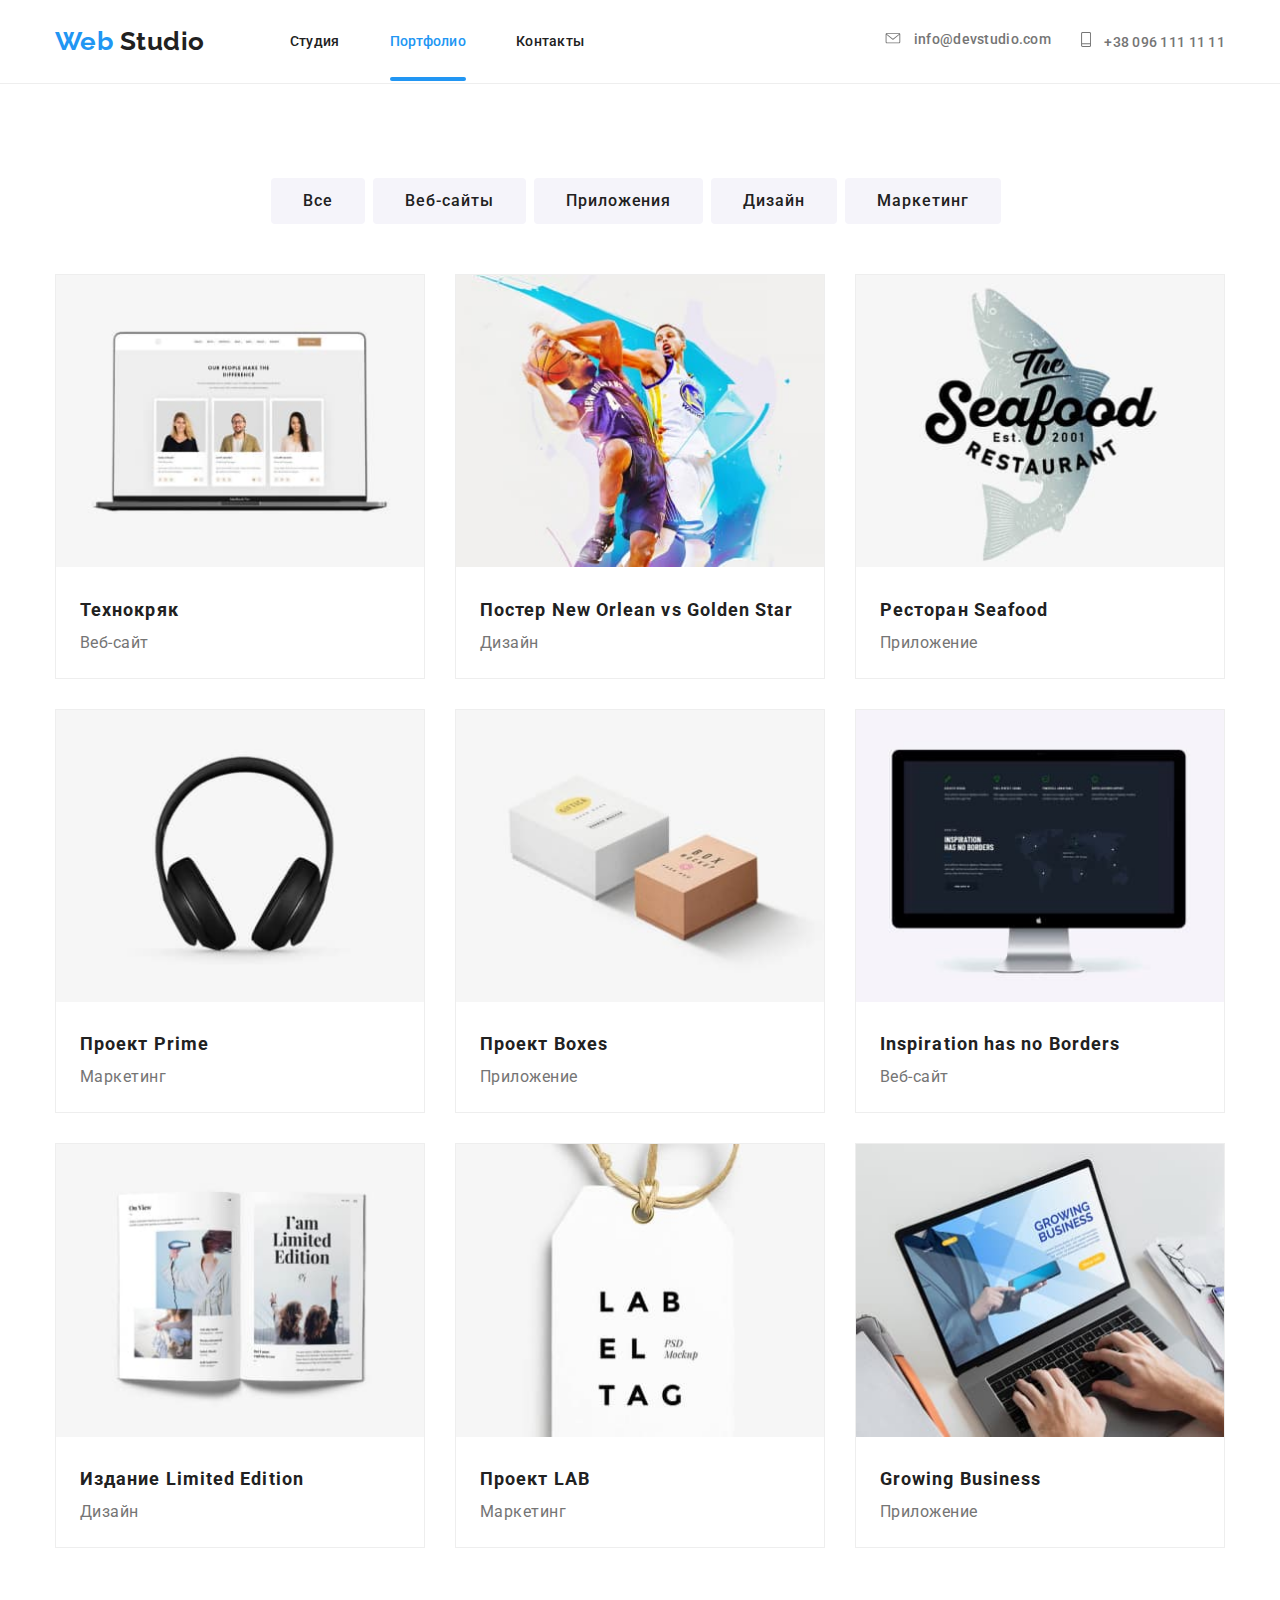
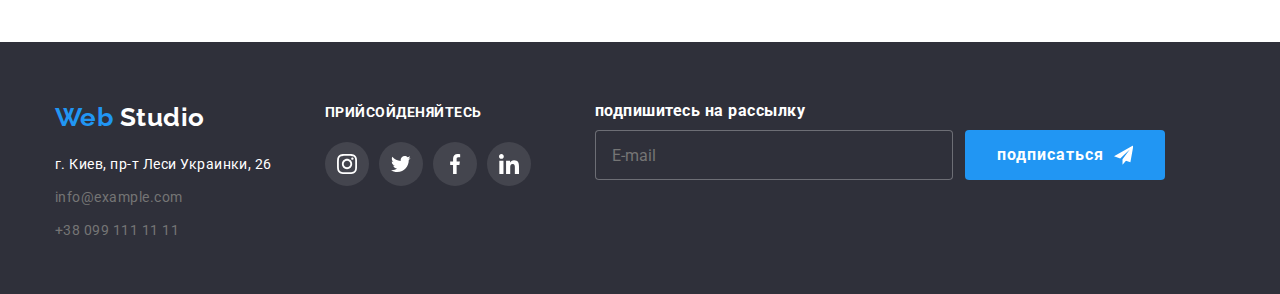
==== portfolio.html @ bb87fb2c "добавляет дз6 и сасс файлы" ====
<!DOCTYPE html>
<html lang="ru">
	<head>
		<meta charset="UTF-8" />
		<meta name="viewport" content="width=device-width, initial-scale=1.0" />
		<link
			href="https://fonts.googleapis.com/css2?family=Raleway:wght@700&family=Roboto:wght@500;900&display=swap"
			rel="stylesheet"
		/>
		<link
			rel="stylesheet"
			href="https://cdnjs.cloudflare.com/ajax/libs/modern-normalize/0.7.0/modern-normalize.min.css"
		/>

		<link rel="stylesheet" href="./css/style.css" />

		<title>Web studio Portfolio</title>
	</head>

	<body>
		<!--основная навигация/шапка-->
		<header class="portfolio-border">
			<nav class="site-nav">
				<div class="conteiners">
					<a href="./index.html" class="logo">
						<span>Web</span>
						Studio
					</a>
					<ul class="list">
						<li class="item"><a href="./index.html" class="link">Студия</a></li>
						<li class="item"><a href="./portfolio.html" class="link current-page">Портфолио</a></li>
						<li class="item"><a href="" class="link">Контакты</a></li>
					</ul>
					<ul class="list contacts">
						<li class="item-contact">
							<a href="mailto:info@devstudio.com" class="link contact">
								<svg width="16" height="11" class="contact-icon">
									<use href="./img-origin/symbol-defs-optimize.svg#icon-envelope"></use>
								</svg>
								info@devstudio.com
							</a>
						</li>
						<li class="item-contact">
							<a href="tel:+380961111111" class="link contact">
								<svg width="10" height="15" class="contact-icon">
									<use href="./img-origin/symbol-defs-optimize.svg#icon-phone"></use>
								</svg>
								+38 096 111 11 11
							</a>
						</li>
					</ul>
				</div>
			</nav>
		</header>
		<main>
			<section class="filters">
				<div class="conteiners">
					<h2 hidden>Раздел фильтров</h2>
					<ul class="list">
						<li class="item">
							<button type="button" class="button">Все</button>
						</li>
						<li class="item">
							<button type="button" class="button">Веб-сайты</button>
						</li>
						<li class="item">
							<button type="button" class="button">Приложения</button>
						</li>
						<li class="item">
							<button type="button" class="button">Дизайн</button>
						</li>
						<li class="item">
							<button type="button" class="button">Маркетинг</button>
						</li>
					</ul>
				</div>
			</section>
			<section class="projects">
				<div class="conteiners">
					<h2 hidden>Список проектов</h2>
					<ul class="list">
						<li class="item">
							<a href="">
								<div class="thumb">
									<img src="./img-origin/project-1.jpg" alt="ноутбук" class="project-img" />
									<p class="description">
										Технокряк это современная площадка распространения коронавируса. Компании используют эту платформу
										для цифрового шпионажа и атак на защищённые сервера конкурентов.
									</p>
								</div>
								<div class="inbox-description">
									<h3>Технокряк</h3>
									<p class="sub-title">Веб-сайт</p>
								</div>
							</a>
						</li>
						<li class="item">
							<a href="">
								<div class="thumb">
									<img src="./img-origin/project-2.jpg" alt="ноутбук" class="project-img" />
									<p class="description">
										Технокряк это современная площадка распространения коронавируса. Компании используют эту платформу
										для цифрового шпионажа и атак на защищённые сервера конкурентов.
									</p>
								</div>
								<div class="inbox-description">
									<h3>Постер New Orlean vs Golden Star</h3>
									<p class="sub-title">Дизайн</p>
								</div>
							</a>
						</li>
						<li class="item">
							<a href="">
								<div class="thumb">
									<img src="./img-origin/project-3.jpg" alt="ноутбук" class="project-img" />
									<p class="description">
										Технокряк это современная площадка распространения коронавируса. Компании используют эту платформу
										для цифрового шпионажа и атак на защищённые сервера конкурентов.
									</p>
								</div>
								<div class="inbox-description">
									<h3>Ресторан Seafood</h3>
									<p class="sub-title">Приложение</p>
								</div>
							</a>
						</li>

						<li class="item">
							<a href="">
								<div class="thumb">
									<img src="./img-origin/project-4.jpg" alt="ноутбук" class="project-img" />
									<p class="description">
										Технокряк это современная площадка распространения коронавируса. Компании используют эту платформу
										для цифрового шпионажа и атак на защищённые сервера конкурентов.
									</p>
								</div>
								<div class="inbox-description">
									<h3>Проект Prime</h3>
									<p class="sub-title">Маркетинг</p>
								</div>
							</a>
						</li>
						<li class="item">
							<a href="">
								<div class="thumb">
									<img src="./img-origin/project-5.jpg" alt="ноутбук" class="project-img" />
									<p class="description">
										Технокряк это современная площадка распространения коронавируса. Компании используют эту платформу
										для цифрового шпионажа и атак на защищённые сервера конкурентов.
									</p>
								</div>
								<div class="inbox-description">
									<h3>Проект Boxes</h3>
									<p class="sub-title">Приложение</p>
								</div>
							</a>
						</li>
						<li class="item">
							<a href="">
								<div class="thumb">
									<img src="./img-origin/project-6.jpg" alt="ноутбук" class="project-img" />
									<p class="description">
										Технокряк это современная площадка распространения коронавируса. Компании используют эту платформу
										для цифрового шпионажа и атак на защищённые сервера конкурентов.
									</p>
								</div>
								<div class="inbox-description">
									<h3>Inspiration has no Borders</h3>
									<p class="sub-title">Веб-сайт</p>
								</div>
							</a>
						</li>

						<li class="item">
							<a href="">
								<div class="thumb">
									<img src="./img-origin/project-7.jpg" alt="ноутбук" class="project-img" />
									<p class="description">
										Технокряк это современная площадка распространения коронавируса. Компании используют эту платформу
										для цифрового шпионажа и атак на защищённые сервера конкурентов.
									</p>
								</div>
								<div class="inbox-description">
									<h3>Издание Limited Edition</h3>
									<p class="sub-title">Дизайн</p>
								</div>
							</a>
						</li>
						<li class="item">
							<a href="">
								<div class="thumb">
									<img src="./img-origin/project-8.jpg" alt="ноутбук" class="project-img" />
									<p class="description">
										Технокряк это современная площадка распространения коронавируса. Компании используют эту платформу
										для цифрового шпионажа и атак на защищённые сервера конкурентов.
									</p>
								</div>
								<div class="inbox-description">
									<h3>Проект LAB</h3>
									<p class="sub-title">Маркетинг</p>
								</div>
							</a>
						</li>
						<li class="item">
							<a href="">
								<div class="thumb">
									<img src="./img-origin/project-9.jpg" alt="ноутбук" class="project-img" />
									<p class="description">
										Технокряк это современная площадка распространения коронавируса. Компании используют эту платформу
										для цифрового шпионажа и атак на защищённые сервера конкурентов.
									</p>
								</div>
								<div class="inbox-description">
									<h3>Growing Business</h3>
									<p class="sub-title">Приложение</p>
								</div>
							</a>
						</li>
					</ul>
				</div>
			</section>
		</main>
		<!--подвал-->
		<footer class="footer">
			<div class="conteiners">
				<div class="input-conteiner">
					<h2 hidden>Контактная информация</h2>
					<a href="./index.html" class="logo">
						<span>Web</span>
						Studio
					</a>
					<address>
						<a href="https://goo.gl/maps/7qZ9SEmHGYKd3bcy6" class="contact adress">г. Киев, пр-т Леси Украинки, 26</a>
						<a href="mailto:info@example.com" class="contact phone">info@example.com</a>
						<a href="tel:+380991111111" class="contact mail">+38 099 111 11 11</a>
					</address>
				</div>
				<div class="input-conteiner">
					<b class="connect">Прийсойденяйтесь</b>

					<ul class="socialnetwork-list">
						<li class="socialnetwork-icon">
							<a href="" aria-label="instagram" class="social-links">
								<svg width="20" height="20">
									<use href="./img-origin/symbol-defs-optimize.svg#icon-instagram-footer"></use>
								</svg>
							</a>
						</li>
						<li class="socialnetwork-icon">
							<a href="" aria-label="Twitter" class="social-links">
								<svg width="20" height="20">
									<use href="./img-origin/symbol-defs-optimize.svg#icon-twitter-footer"></use>
								</svg>
							</a>
						</li>
						<li class="socialnetwork-icon">
							<a href="" aria-label="Facebook" class="social-links">
								<svg width="20" height="20">
									<use href="./img-origin/symbol-defs-optimize.svg#icon-facebook-footer"></use>
								</svg>
							</a>
						</li>
						<li class="socialnetwork-icon">
							<a href="" aria-label="LinkenIn" class="social-links">
								<svg width="20" height="20">
									<use href="./img-origin/symbol-defs-optimize.svg#icon-linkedin-footer"></use>
								</svg>
							</a>
						</li>
					</ul>
				</div>
				<div class="subscribe">
					<b>подпишитесь на рассылку</b>
					<div class="subscribe-inbox">
						<form class="form-field">
							<input type="email" placeholder="E-mail" />
						</form>
						<button class="button subs">
							<span>подписаться</span>
							<svg width="24" height="24" class="subs-icon">
								<use href="./img-origin/symbol-defs-optimize.svg#icon-icon-send" class="icon"></use>
							</svg>
						</button>
					</div>
				</div>
			</div>
		</footer>
	</body>
</html>
---- css/style.css ----
html {
	box-sizing: border-box;
}

*,
*::before,
*::after {
	box-sizing: inherit;
}
/* базовая палитра */
:root {
	--acent-text-color: #2196f3;
	--main-text-color: #212121;
	--secondary-text-color: #757575;
	--text-white-color: #ffffff;
}
/* установкао сновных правил*/
body {
	font-family: Roboto, sans-serif;
	font-style: normal;
	letter-spacing: 0.03em;
	font-weight: 400;
}
h1,
h2,
h3,
h4,
h5,
h6,
p,
a,
ul {
	margin: 0 0;
	padding: 0 0;
}
/*основные утилиты*/
.conteiners {
	margin: auto;
	max-width: 1200px;
	padding: 0 15px;
}
.logo {
	font-family: Raleway;
	text-decoration: none;
	font-weight: 700;
	font-size: 26px;
	line-height: 1.19;
}
.logo > span {
	color: var(--acent-text-color);
}

li {
	list-style-type: none;
}
.link {
	text-decoration: none;
	color: #212121;
}
.button {
	display: inline-block;
	border: 0px;
	margin-top: 0px;
	padding: 10px 32px;
	border-radius: 4px;
	align-items: center;
	text-align: center;

	color: var(--text-white-color);
	background-color: var(--acent-text-color);
	font-weight: 700;
	font-size: 16px;
	line-height: 1.875;
	letter-spacing: 0.06em;

	transition: background-color 250ms cubic-bezier(0.4, 0, 0.2, 1), color 250ms cubic-bezier(0.4, 0, 0.2, 1);
}
.button:hover,
.button:focus {
	color: var(--acent-text-color);
	background-color: var(--text-white-color);
}

.title {
	font-weight: 700;
	font-size: 36px;
	line-height: 1.17;
	letter-spacing: 0.03em;
	color: var(--main-text-color);
}
.current-page {
	position: relative;
	color: var(--acent-text-color);
}
.current-page::after {
	position: absolute;
	left: 0;
	bottom: 0;
	display: block;
	content: " ";
	width: 100%;
	height: 4px;
	background: #2196f3;
	border-radius: 2px;
}

/*навиационная панель вся */

.site-nav .conteiners {
	display: flex;
	align-items: center;
}

/* навиационная панель - логотип */
.site-nav .logo {
	color: var(--main-text-color);
	font-weight: 700;
	padding-top: 24px;
	padding-bottom: 25px;
}

/* навиационная панель - навигация сайта*/
.site-nav .list {
	display: flex;
}
.site-nav .item:first-child {
	margin-left: 85px;
}
.site-nav .item:not(:last-child) {
	margin-right: 50px;
}
.site-nav .item-contact:not(:last-child) {
	margin-right: 30px;
}

.site-nav .link {
	display: block;
	padding-top: 32px;
	padding-bottom: 32px;
	font-style: normal;
	font-weight: 500;
	font-size: 14px;
	line-height: 1.14;
	letter-spacing: 0.02em;
	transition: color 250ms cubic-bezier(0.4, 0, 0.2, 1);
}
.site-nav .link:hover,
.site-nav .link:focus {
	color: var(--acent-text-color);
}
/*навиационная панель - навигация контактов*/
.site-nav .contact {
	color: var(--secondary-text-color);
}

.site-nav .contacts {
	margin-left: auto;
}
.item-contact .contact-icon {
	margin-right: 10px;
}

.contact-icon {
	fill: currentColor;
}
/* герой */

.hero {
	max-width: 1600px;
	min-height: 600px;
	margin-left: auto;
	margin-right: auto;

	background-image: linear-gradient(to right, rgba(47, 48, 58, 0.4), rgba(47, 48, 58, 0.8)),
		url(../img-origin/Header-optimize.jpg);

	background-repeat: no-repeat;
	background-position: center;
	background-size: cover;
	text-align: center;
}
.hero {
	padding-top: 200px;
	padding-bottom: 200px;
}
.hero .title {
	max-width: 696px;
	margin-right: auto;
	margin-left: auto;
	margin-bottom: 30px;
	color: var(--text-white-color);

	font-weight: 900;
	font-size: 44px;
	line-height: 1.36;
	text-align: center;
	letter-spacing: 0.06em;
	text-transform: uppercase;
}
/* наши особенности*/
.features {
	padding-top: 94px;
}
/*наши особенности - список*/
.features .list {
	display: flex;
}
/*наши особенности - список - карточки*/
.features .item {
	max-width: 270px;
}
.features .icon-conter {
	display: flex;
	justify-content: center;
	align-items: center;
	width: 270px;
	height: 120px;
	background-color: #f5f4fa;
	margin-bottom: 30px;
}

.features .item:not(:last-child) {
	margin-right: 30px;
}

.features .sub-title {
	margin-bottom: 10px;

	font-weight: 700;
	font-size: 14px;
	line-height: 1.14;
	text-transform: uppercase;
}
.features .post {
	font-weight: 400;
	font-size: 14px;
	line-height: 1.71;
	color: var(--secondary-text-color);
}

/*чем мы занимаемся*/
.work {
	padding-top: 94px;
	padding-bottom: 94px;
}

.work .title {
	font-weight: 700;
	font-size: 36px;
	line-height: 1.17;
	text-align: center;
	margin-bottom: 50px;
}

.work .list {
	display: flex;
}
/*чем мы занимаемся - карточки*/
.work .item {
	position: relative;
	max-width: 370px;
}
.work .item:not(:last-child) {
	margin-right: 30px;
}
.work .sub-title {
	position: absolute;
	left: 0;
	bottom: 0;
	display: flex;
	align-items: center;
	justify-content: center;
	color: var(--text-white-color);
	text-align: center;
	text-transform: uppercase;
	font-family: roboto, sans-serif;
	font-weight: 700;
	font-size: 14px;
	line-height: 1.145;

	width: 370px;
	height: 70px;

	background: rgba(47, 48, 58, 0.8);
}

/*наша команда*/
.team {
	background-color: #f5f4fa;
	padding-top: 94px;
	padding-bottom: 94px;
}

/*команда заголовок*/
.team .title {
	margin-bottom: 50px;

	text-align: center;
}
/*список учасников*/
.team .list {
	display: flex;

	text-align: center;
}
.team .item {
	background-color: white;
	max-height: 428px;
	padding-bottom: 30px;
}
.team .item:not(:last-child) {
	margin-right: 30px;
}
.team .team-img {
	display: block;
}
/* карточка учасников*/
.team .name {
	margin-top: 30px;
	margin-bottom: 10px;

	color: var(--main-text-color);
	font-weight: 500;
	font-size: 16px;
	line-height: 1.19;
}

.team .position {
	margin-bottom: 16px;

	color: var(--secondary-text-color);
	font-weight: 400;
	font-size: 16px;
	line-height: 1.19;
}
/*карточка учасников - социальные сети*/
.team .socialnetwork-list {
	display: flex;
	max-width: 207px;
	justify-content: space-between;
	margin-left: 32px;
}

.team .social-icon:not(:last-child) {
	margin-right: 10px;
}
.team .social-link {
	display: flex;
	justify-content: center;
	align-items: center;
	width: 44px;
	height: 44px;
	color: #afb1b8;
	transition: color 250ms cubic-bezier(0.4, 0, 0.2, 1), background-color 250ms cubic-bezier(0.4, 0, 0.2, 1),
		border-radius 250ms cubic-bezier(0.4, 0, 0.2, 1);
}
.icon-socialnetwork {
	fill: currentColor;
}
.team .social-link:hover,
.team .social-link:focus {
	color: var(--text-white-color);
	background-color: var(--acent-text-color);
	border-radius: 180px;
}
/* клиенты */
.client {
	padding-top: 94px;
	padding-bottom: 94px;
}
/*клиенты - заголовок*/
.client .title {
	text-align: center;
	margin-bottom: 50px;
}
/*клиенты - список*/
.client .list {
	display: flex;
	justify-content: space-between;
}

.client .list-item:not(:last-child) {
	margin-right: 30px;
}

.client .list-item {
	width: 270px;

	display: flex;
	justify-content: center;
}
.client .client-link {
	border: 1px solid #afb1b8;
	border-radius: 4px;
	width: 170px;
	height: 90px;

	color: #afb1b8;
	display: flex;
	justify-content: center;
	align-items: center;
	transition: color 250ms cubic-bezier(0.4, 0, 0.2, 1), background-color 250ms cubic-bezier(0.4, 0, 0.2, 1),
		border-radius 250ms cubic-bezier(0.4, 0, 0.2, 1);
}

.client .client-link:hover,
.client .client-link:focus {
	border: 1px solid #2196f3;
	border-radius: 4px;
	color: var(--acent-text-color);
}
.client .client-logo {
	fill: currentColor;
}
/*футер*/
.footer {
	background-color: #2f303a;
	height: 252px;
	padding-bottom: 60px;
}
.footer .conteiners {
	display: flex;
	padding-top: 60px;
}
/*футре - столбец адресов*/
.footer .input-conteiner {
	display: block;
	width: 270px;
}
.footer .logo {
	display: block;
	margin-bottom: 20px;

	color: var(--text-white-color);
	text-decoration: none;
}
.footer .contact {
	color: var(--secondary-text-color);
	font-style: normal;
	font-weight: 400;
	font-size: 14px;
	line-height: 1.71;
	text-decoration: none;
}
.footer .adress {
	color: var(--text-white-color);
}
/*футре - столбец присойденяйтесь */
.footer .connect {
	display: block;
	margin-bottom: 20px;

	color: var(--text-white-color);
	font-weight: 700;
	font-size: 14px;
	line-height: 1.43;
	text-transform: uppercase;
}
.footer .socialnetwork-list {
	display: flex;
	align-items: center;
	max-width: 207px;
}
.footer .socialnetwork-icon {
}
.footer .social-links {
	display: flex;
	justify-content: center;
	align-items: center;
	width: 44px;
	height: 44px;
	border-radius: 180px;
	background-color: rgba(255, 255, 255, 0.1);
	transition: background-color 250ms cubic-bezier(0.4, 0, 0.2, 1);
}
.footer .social-links:hover,
.footer .social-links:focus {
	background-color: var(--acent-text-color);
}

.footer .socialnetwork-icon:not(:last-child) {
	margin-right: 10px;
}
.footer .adress,
.footer .phone {
	display: flex;
	margin-bottom: 9px;
}
/*ФУТР ПОДПИСАТСЯ*/
.subscribe {
	color: var(--text-white-color);
}
.subscribe b {
	display: block;
	margin-bottom: 10px;
}
.subscribe .form-field {
	margin-right: 12px;

	margin-bottom: 0px;
}
.subscribe input {
	width: 358px;
	height: 50px;
	background-color: #2f303a;
	margin-bottom: 0px;
	border: 1px solid rgba(255, 255, 255, 0.3);
	border-radius: 4px;
	padding: 15px 16px;
	color: var(--text-white-color);
}
.subscribe input:focus {
	border: 1px solid rgba(255, 255, 255, 0.3);
}
.subscribe .subs {
	width: 200px;
	height: 50px;
}
.subscribe .subscribe-inbox {
	display: flex;
}
.subscribe .button {
	display: flex;
	justify-content: center;

	/*position: relative;*/
}
.subscribe .button:hover {
	background-color: #188ce8;
	color: var(--text-white-color);
}
.subscribe .subs-icon {
	/*position: absolute;
	top: 50%;
	transform: translateY(-50%);
	right: 28px;*/
}
.subs span {
	margin-right: 10px;
}
/* ПОРТФОЛИО */

/*портфолио фильтры*/
.filters {
	padding-top: 94px;
	padding-bottom: 50px;
}
.filters .list {
	display: flex;
	justify-content: center;
}

.filters .item {
	margin-right: 8px;
}

.filters .button {
	text-align: center;
	color: var(--main-text-color);
	font-weight: 500;
	font-size: 16px;
	line-height: 1.62;
	border-radius: 4px;

	background-color: #f5f4fa;
	transition: color 250ms cubic-bezier(0.4, 0, 0.2, 1), background-color 250ms cubic-bezier(0.4, 0, 0.2, 1),
		border-radius 250ms cubic-bezier(0.4, 0, 0.2, 1), box-shadow 250ms cubic-bezier(0.4, 0, 0.2, 1);
}

.filters .button:hover,
.filters .button:focus {
	color: var(--text-white-color);
	background-color: var(--acent-text-color);
	box-shadow: 0px 3px 1px rgba(0, 0, 0, 0.1), 0px 1px 2px rgba(0, 0, 0, 0.08), 0px 2px 2px rgba(0, 0, 0, 0.12);
	border-radius: 4px;
}

/*портфолио работ*/
.portfolio-border {
	border-bottom: 1px solid #eeeeee;
}
.projects {
	padding-bottom: 94px;
}

.projects .list {
	display: flex;
	flex-wrap: wrap;
}
.project-img {
	width: 100%;
}
.projects .thumb {
	position: relative;
	overflow: hidden;
}
.projects .description {
	position: absolute;
	left: 0;
	top: 0;
	width: 100%;
	height: 100%;
	opacity: 0;
	pointer-events: none;
	transform: translateY(100%);
	transition: transform 250ms cubic-bezier(0.4, 0, 0.2, 1), opacity 250ms cubic-bezier(0.4, 0, 0.2, 1);

	background: rgba(33, 150, 243, 0.9);
	color: var(--text-white-color);
	padding: 63px 24px;
	font-family: Roboto;
	font-weight: 400;
	font-size: 18px;
	line-height: 1.56;
	letter-spacing: 0.03em;
}
.projects .item:hover .description,
.projects .item:focus .description {
	transform: translateY(0);
	opacity: 1;
}
.projects .item {
	max-width: 370px;
	border: 1px solid #eeeeee;
	transition: box-shadow 250ms cubic-bezier(0.4, 0, 0.2, 1);
}
.projects .item:hover,
.projects .item:focus {
	box-shadow: 0px 1px 1px rgba(0, 0, 0, 0.12), 0px 4px 4px rgba(0, 0, 0, 0.06), 1px 4px 6px rgba(0, 0, 0, 0.16);
}

.projects .item:not(:nth-child(3n)) {
	margin-right: 30px;
}
.projects .item:not(:nth-last-child(-n + 3)) {
	margin-bottom: 30px;
}
.projects .inbox-description {
	width: 100%;
	padding-top: 20px;
	padding-left: 24px;
	padding-right: 24px;
	padding-bottom: 20px;
}
.projects a {
	text-decoration: none;
	text-transform: none;
}
.projects h3 {
	color: var(--main-text-color);
	font-weight: 700;
	font-size: 18px;
	line-height: 2;

	letter-spacing: 0.06em;
}
.projects .sub-title {
	color: var(--secondary-text-color);
	font-weight: 400;
	font-size: 16px;
	line-height: 1.87;
}

/*МОДАЛКА*/

.modal {
	position: fixed;
	left: 0;
	top: 0;
	width: 100%;
	height: 100%;
	transition: opacity 2s linear;

	background: rgba(0, 0, 0, 0.2);
	overflow: hidden;
	opacity: 1;
	transition: opacity 500ms cubic-bezier(0.4, 0, 0.2, 1);
}

.modal-inbox {
	position: absolute;
	display: block;
	width: 528px;
	height: 581px;
	left: 50%;
	top: 50%;
	transform: translate(-50%, -50%);
	background: #ffffff;
	box-shadow: 0px 1px 3px rgba(0, 0, 0, 0.12), 0px 1px 1px rgba(0, 0, 0, 0.14), 0px 2px 1px rgba(0, 0, 0, 0.2);
	border-radius: 4px;
	outline: 2px solid black;
}
.is-hidden {
	opacity: 0;
	pointer-events: none;
}
.modal form {
	height: 100%;
	outline: 2px solid red;
	padding: 40px;
	margin-left: auto;
	margin-right: auto;
}
.modal .form-field {
	display: flex;
	flex-direction: column;
	justify-content: center;
	position: relative;
}

.modal .btn-close {
	position: absolute;
	background-color: #fff;
}
.modal .form-field input {
	margin: 0px;
	padding-left: 42px;
	padding-top: 12px;
	padding-bottom: 12px;
	border: 1px solid rgba(33, 33, 33, 0.2);
	border-radius: 4px;
	height: 40px;
	margin-bottom: 10px;
}
.form-field label {
	font-family: Roboto;
	font-weight: 400;
	font-size: 12px;
	line-height: 1.166;
	letter-spacing: 0.01em;
	color: #757575;
	margin-bottom: 4px;
}
textarea {
	resize: none;
	border: 1px solid rgba(33, 33, 33, 0.2);
	border-radius: 4px;
	height: 120px;
	padding: 12px 16px;
	margin-bottom: 20px;
}
.modal h2 {
	font-family: Roboto;

	font-weight: 700;
	font-size: 20px;
	line-height: 1.15;
	margin-bottom: 12px;
}
.modal .button {
	display: block;
	margin-left: auto;
	margin-right: auto;
	margin-top: 40px;
	box-shadow: 0px 4px 4px rgba(0, 0, 0, 0.15);
}
.modal .button:hover,
.modal .button:focus {
	color: var(--text-white-color);
	background-color: #188ce8;
}
.modal .btn-close {
	margin-top: 8px;

	display: flex;
	justify-content: center;
	align-items: center;
	width: 30px;
	height: 30px;
	border-radius: 180px;
	border: 1px solid rgba(0, 0, 0, 0.1);
}
.modal .modal-icon {
	position: absolute;
	left: 15px;
	top: 55%;
	transform: translateY(-50%);
}

.modal .form-input:hover,
.modal .form-input:focus {
	border: 1px solid var(--acent-text-color);
	outline: none;
}
.modal .form-input:hover + svg,
.modal .form-input:focus + svg {
	fill: var(--acent-text-color);
}
.modal .btn-close:hover,
.modal .btn-close:focus {
	fill: var(--acent-text-color);
	border: 1px solid rgba(0, 0, 0, 0.1);
	outline: none;
}
.modal textarea:hover,
.modal textarea:focus {
	border: 1px solid var(--acent-text-color);
	outline: none;
}
.btn-close {
	position: absolute;
	right: 8px;
}
.modal .chek {
	display: flex;
	align-items: center;

	font-family: Roboto;
	font-weight: 400;
	font-size: 14px;
	line-height: 1.71;
	color: var(--secondary-text-color);
	text-decoration: none;
}
.modal .chek-input:checked + .icon-chek {
	background: #2196f3;
	border: 1px solid var(--acent-text-color);
	border-radius: 2px;
}
.modal .icon-chek {
	border: 1px solid var(--secondary-text-color);
	margin-right: 7px;
	border-radius: 2px;
}
.modal a {
	color: var(--acent-text-color);
}
.chek .chek-input {
	appearance: none;
}
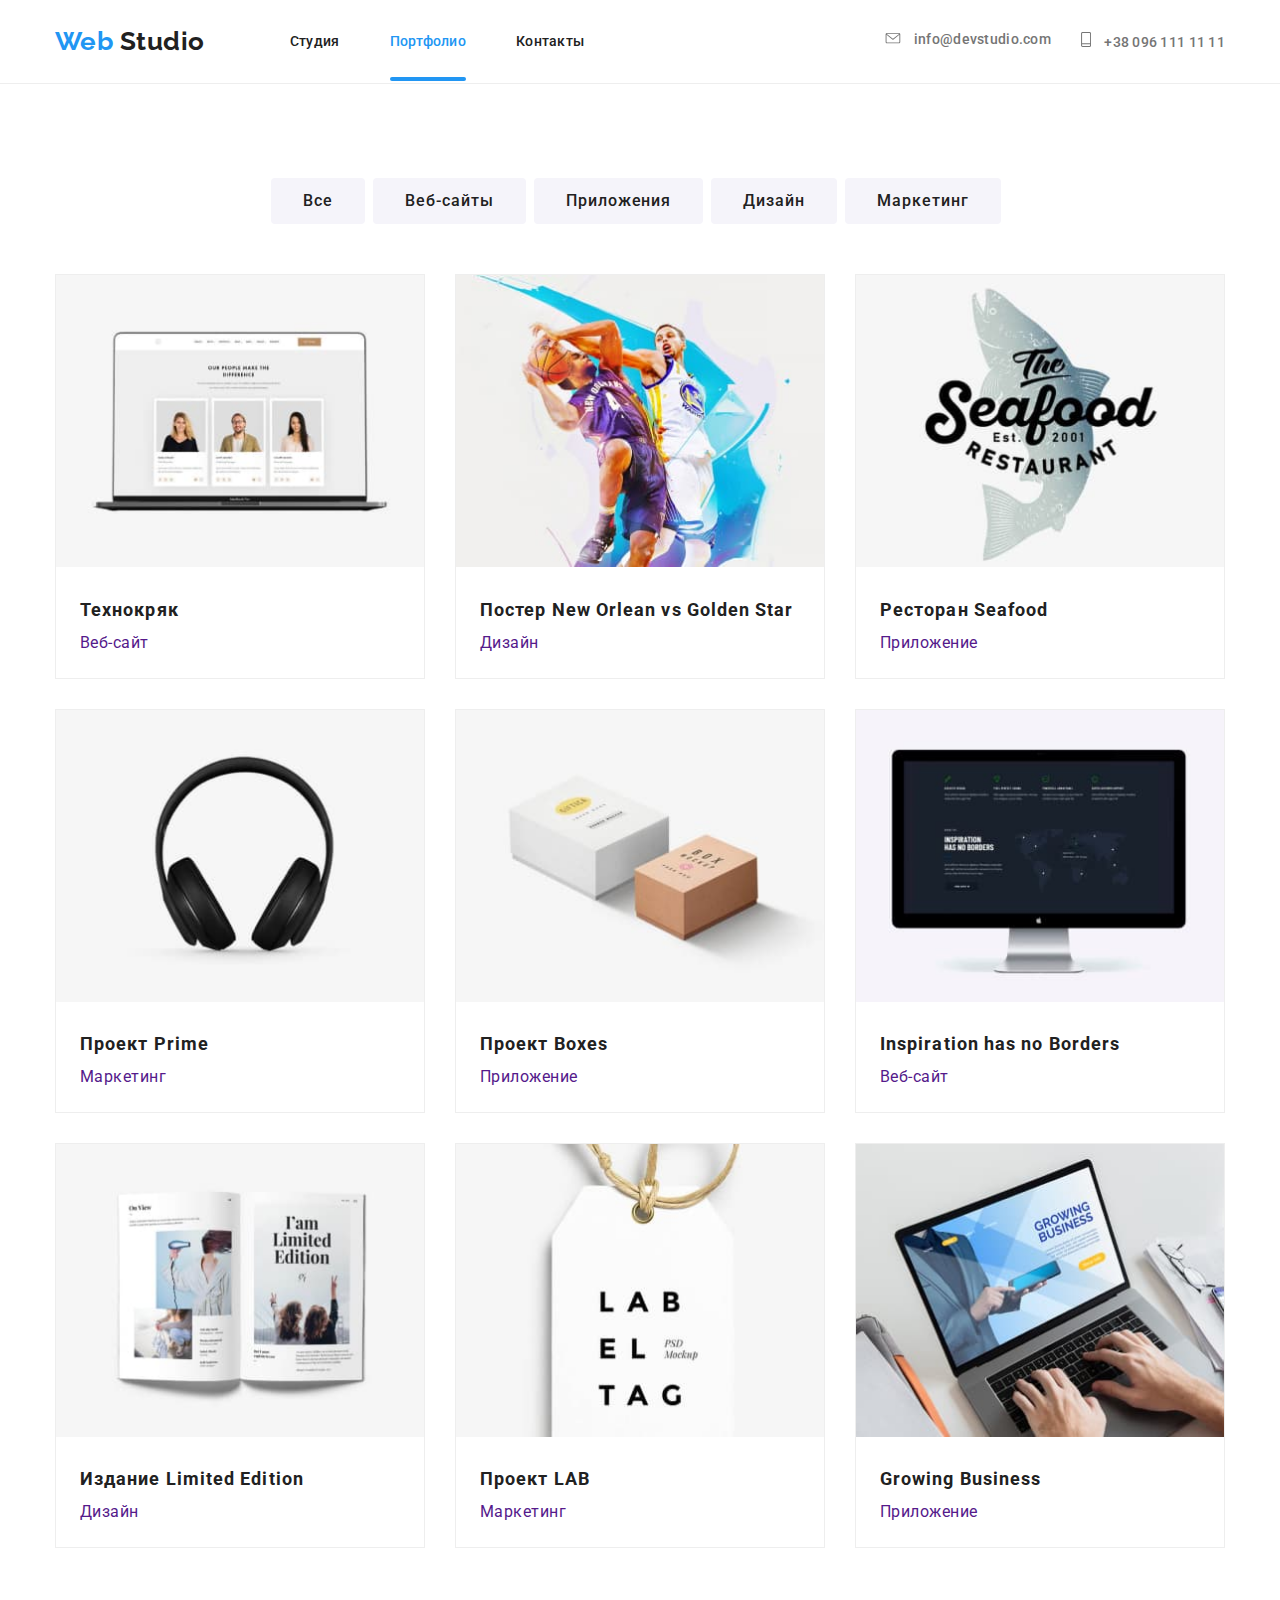
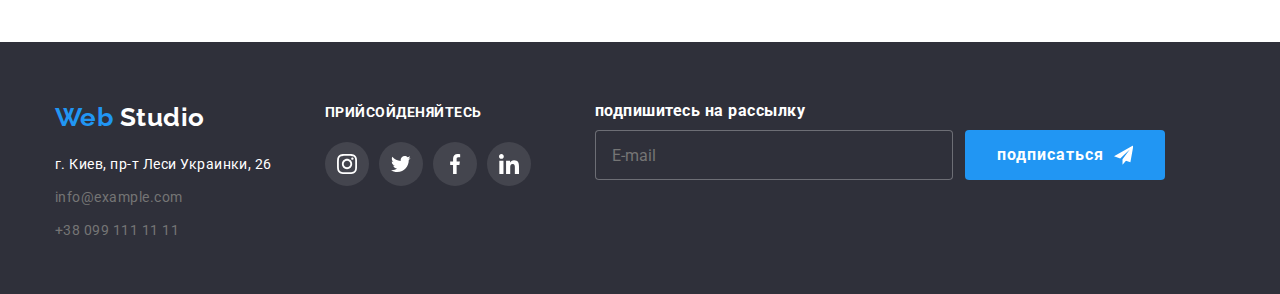
==== commit 492e0d77: "заменяет CSS на SCSS" ====
--- a/portfolio.html
+++ b/portfolio.html
@@ -7,13 +7,7 @@
 			href="https://fonts.googleapis.com/css2?family=Raleway:wght@700&family=Roboto:wght@500;900&display=swap"
 			rel="stylesheet"
 		/>
-		<link
-			rel="stylesheet"
-			href="https://cdnjs.cloudflare.com/ajax/libs/modern-normalize/0.7.0/modern-normalize.min.css"
-		/>
-
-		<link rel="stylesheet" href="./css/style.css" />
-
+		<link rel="stylesheet" href="./css/main.min.css" />
 		<title>Web studio Portfolio</title>
 	</head>
 
--- a/css/main.min.css
+++ b/css/main.min.css
@@ -0,0 +1,2 @@
+/*! normalize.css v8.0.1 | MIT License | github.com/necolas/normalize.css */html{line-height:1.15;-webkit-text-size-adjust:100%}body{margin:0}main{display:block}h1{font-size:2em;margin:0.67em 0}hr{-webkit-box-sizing:content-box;box-sizing:content-box;height:0;overflow:visible}pre{font-family:monospace, monospace;font-size:1em}a{background-color:transparent}abbr[title]{border-bottom:none;text-decoration:underline;-webkit-text-decoration:underline dotted;text-decoration:underline dotted}b,strong{font-weight:bolder}code,kbd,samp{font-family:monospace, monospace;font-size:1em}small{font-size:80%}sub,sup{font-size:75%;line-height:0;position:relative;vertical-align:baseline}sub{bottom:-0.25em}sup{top:-0.5em}img{border-style:none}button,input,optgroup,select,textarea{font-family:inherit;font-size:100%;line-height:1.15;margin:0}button,input{overflow:visible}button,select{text-transform:none}button,[type="button"],[type="reset"],[type="submit"]{-webkit-appearance:button}button::-moz-focus-inner,[type="button"]::-moz-focus-inner,[type="reset"]::-moz-focus-inner,[type="submit"]::-moz-focus-inner{border-style:none;padding:0}button:-moz-focusring,[type="button"]:-moz-focusring,[type="reset"]:-moz-focusring,[type="submit"]:-moz-focusring{outline:1px dotted ButtonText}fieldset{padding:0.35em 0.75em 0.625em}legend{-webkit-box-sizing:border-box;box-sizing:border-box;color:inherit;display:table;max-width:100%;padding:0;white-space:normal}progress{vertical-align:baseline}textarea{overflow:auto}[type="checkbox"],[type="radio"]{-webkit-box-sizing:border-box;box-sizing:border-box;padding:0}[type="number"]::-webkit-inner-spin-button,[type="number"]::-webkit-outer-spin-button{height:auto}[type="search"]{-webkit-appearance:textfield;outline-offset:-2px}[type="search"]::-webkit-search-decoration{-webkit-appearance:none}::-webkit-file-upload-button{-webkit-appearance:button;font:inherit}details{display:block}summary{display:list-item}template{display:none}[hidden]{display:none}html{-webkit-box-sizing:border-box;box-sizing:border-box}*,*::before,*::after{-webkit-box-sizing:inherit;box-sizing:inherit}body{font-family:Roboto, sans-serif;font-style:normal;letter-spacing:0.03em;font-weight:400}h1,h2,h3,h4,h5,h6,p,a,ul{margin:0 0;padding:0 0}.conteiners{margin:auto;max-width:1200px;padding:0 15px}li{list-style-type:none}.link{text-decoration:none;color:#212121}.title{font-weight:700;font-size:36px;line-height:1.17;letter-spacing:0.03em;color:var(--main-text-color)}.logo{font-family:Raleway;text-decoration:none;font-weight:700;font-size:26px;line-height:1.19}.logo span{color:#2196f3}.button{display:inline-block;border:0px;margin-top:0px;padding:10px 32px;border-radius:4px;-webkit-box-align:center;-ms-flex-align:center;align-items:center;text-align:center;color:#fff;background-color:#2196f3;font-weight:700;font-size:16px;line-height:1.875;letter-spacing:0.06em;-webkit-transition:background-color 250ms cubic-bezier(0.4, 0, 0.2, 1),color 250ms cubic-bezier(0.4, 0, 0.2, 1);transition:background-color 250ms cubic-bezier(0.4, 0, 0.2, 1),color 250ms cubic-bezier(0.4, 0, 0.2, 1)}.button:hover,.button:focus{color:#2196f3;background-color:#fff}.current-page{position:relative;color:#2196f3}.current-page::after{position:absolute;left:0;bottom:0;display:block;content:" ";width:100%;height:4px;background:#2196f3;border-radius:2px}.site-nav .conteiners{display:-webkit-box;display:-ms-flexbox;display:flex;-webkit-box-align:center;-ms-flex-align:center;align-items:center}.site-nav .logo{display:block;color:#212121;font-weight:700;padding-top:24px;padding-bottom:25px}.site-nav .contact{color:#757575}.site-nav .contacts{margin-left:auto}.site-nav .list{display:-webkit-box;display:-ms-flexbox;display:flex}.item-contact .contact-icon{margin-right:10px;fill:currentColor}.site-nav .item:first-child{margin-left:85px}.site-nav .item:not(:last-child){margin-right:50px}.site-nav .item-contact:not(:last-child){margin-right:30px}.site-nav .link{display:block;padding-top:32px;padding-bottom:32px;font-style:normal;font-weight:500;font-size:14px;line-height:1.14;letter-spacing:0.02em;-webkit-transition:color 250ms cubic-bezier(0.4, 0, 0.2, 1);transition:color 250ms cubic-bezier(0.4, 0, 0.2, 1)}.site-nav .link:hover,.site-nav .link:focus{color:#2196f3}.hero{max-width:1600px;min-height:600px;margin-left:auto;margin-right:auto;background-image:-webkit-gradient(linear, left top, right top, from(rgba(47,48,58,0.4)), to(rgba(47,48,58,0.8))),url(../img-origin/Header-optimize.jpg);background-image:linear-gradient(to right, rgba(47,48,58,0.4), rgba(47,48,58,0.8)),url(../img-origin/Header-optimize.jpg);background-repeat:no-repeat;background-position:center;background-size:cover;text-align:center;padding-top:200px;padding-bottom:200px}.hero .title{max-width:696px;margin-right:auto;margin-left:auto;margin-bottom:30px;color:#fff;font-weight:900;font-size:44px;line-height:1.36;text-align:center;letter-spacing:0.06em;text-transform:uppercase}.features{padding-top:94px}.features .list{display:-webkit-box;display:-ms-flexbox;display:flex}.features .item{max-width:270px}.features .item:not(:last-child){margin-right:30px}.features .icon-conter{display:-webkit-box;display:-ms-flexbox;display:flex;-webkit-box-pack:center;-ms-flex-pack:center;justify-content:center;-webkit-box-align:center;-ms-flex-align:center;align-items:center;width:270px;height:120px;background-color:#f5f4fa;margin-bottom:30px}.features .sub-title{margin-bottom:10px;font-weight:700;font-size:14px;line-height:1.14;text-transform:uppercase}.features .post{font-weight:400;font-size:14px;line-height:1.71;color:#757575}.work{padding-top:94px;padding-bottom:94px}.work .title{font-weight:700;font-size:36px;line-height:1.17;text-align:center;margin-bottom:50px}.work .list{display:-webkit-box;display:-ms-flexbox;display:flex}.work .sub-title{position:absolute;left:0;bottom:0;display:-webkit-box;display:-ms-flexbox;display:flex;-webkit-box-align:center;-ms-flex-align:center;align-items:center;-webkit-box-pack:center;-ms-flex-pack:center;justify-content:center;color:#fff;text-align:center;text-transform:uppercase;font-family:roboto, sans-serif;font-weight:700;font-size:14px;line-height:1.145;width:370px;height:70px;background:rgba(47,48,58,0.8)}.work .item{position:relative;max-width:370px}.work .item:not(:last-child){margin-right:30px}.team{background-color:#f5f4fa;padding-top:94px;padding-bottom:94px}.team .title{margin-bottom:50px;text-align:center}.team .list{display:-webkit-box;display:-ms-flexbox;display:flex;text-align:center}.team .team-img{display:block}.team .item{background-color:white;max-height:428px;padding-bottom:30px}.team .item:not(:last-child){margin-right:30px}.team .name{margin-top:30px;margin-bottom:10px;color:#212121;font-weight:500;font-size:16px;line-height:1.19}.team .position{margin-bottom:16px;color:#757575;font-weight:400;font-size:16px;line-height:1.19}.team .socialnetwork-list{display:-webkit-box;display:-ms-flexbox;display:flex;max-width:207px;-webkit-box-pack:justify;-ms-flex-pack:justify;justify-content:space-between;margin-left:32px}.team .social-icon:not(:last-child){margin-right:10px}.team .social-link{display:-webkit-box;display:-ms-flexbox;display:flex;-webkit-box-pack:center;-ms-flex-pack:center;justify-content:center;-webkit-box-align:center;-ms-flex-align:center;align-items:center;width:44px;height:44px;color:#afb1b8;-webkit-transition:color 250ms cubic-bezier(0.4, 0, 0.2, 1),background-color 250ms cubic-bezier(0.4, 0, 0.2, 1),border-radius 250ms cubic-bezier(0.4, 0, 0.2, 1);transition:color 250ms cubic-bezier(0.4, 0, 0.2, 1),background-color 250ms cubic-bezier(0.4, 0, 0.2, 1),border-radius 250ms cubic-bezier(0.4, 0, 0.2, 1)}.team .social-link:hover,.team .social-link:focus{color:#fff;background-color:#2196f3;border-radius:180px}.team .icon-socialnetwork{fill:currentColor}.client{padding-top:94px;padding-bottom:94px}.client .title{text-align:center;margin-bottom:50px}.client .list{display:-webkit-box;display:-ms-flexbox;display:flex;-webkit-box-pack:justify;-ms-flex-pack:justify;justify-content:space-between}.client .list:not(:last-child){margin-right:30px}.client .list-item{width:270px;display:-webkit-box;display:-ms-flexbox;display:flex;-webkit-box-pack:center;-ms-flex-pack:center;justify-content:center}.client .client-link{border:1px solid #afb1b8;border-radius:4px;width:170px;height:90px;color:#afb1b8;display:-webkit-box;display:-ms-flexbox;display:flex;-webkit-box-pack:center;-ms-flex-pack:center;justify-content:center;-webkit-box-align:center;-ms-flex-align:center;align-items:center;-webkit-transition:color 250ms cubic-bezier(0.4, 0, 0.2, 1),background-color 250ms cubic-bezier(0.4, 0, 0.2, 1),border-radius 250ms cubic-bezier(0.4, 0, 0.2, 1);transition:color 250ms cubic-bezier(0.4, 0, 0.2, 1),background-color 250ms cubic-bezier(0.4, 0, 0.2, 1),border-radius 250ms cubic-bezier(0.4, 0, 0.2, 1)}.client .client-link:hover,.client .client-link:focus{border:1px solid #2196f3;border-radius:4px;color:#2196f3}.client .client-logo{fill:currentColor}.footer{background-color:#2f303a;height:252px;padding-bottom:60px}.footer .conteiners{display:-webkit-box;display:-ms-flexbox;display:flex;padding-top:60px}.footer .input-conteiner{display:block;width:270px}.footer .logo{display:block;margin-bottom:20px;color:#fff;text-decoration:none}.footer .contact{color:#757575;font-style:normal;font-weight:400;font-size:14px;line-height:1.71;text-decoration:none}.footer .adress{color:#fff;display:-webkit-box;display:-ms-flexbox;display:flex;margin-bottom:9px}.footer .phone{display:-webkit-box;display:-ms-flexbox;display:flex;margin-bottom:9px}.footer .connect{display:block;margin-bottom:20px;color:#fff;font-weight:700;font-size:14px;line-height:1.43;text-transform:uppercase}.footer .socialnetwork-list{display:-webkit-box;display:-ms-flexbox;display:flex;-webkit-box-align:center;-ms-flex-align:center;align-items:center;max-width:207px}.footer .social-links{display:-webkit-box;display:-ms-flexbox;display:flex;-webkit-box-pack:center;-ms-flex-pack:center;justify-content:center;-webkit-box-align:center;-ms-flex-align:center;align-items:center;width:44px;height:44px;border-radius:180px;background-color:rgba(255,255,255,0.1);-webkit-transition:background-color 250ms cubic-bezier(0.4, 0, 0.2, 1);transition:background-color 250ms cubic-bezier(0.4, 0, 0.2, 1)}.footer .social-links:hover,.footer .social-links:focus{background-color:#2196f3}.footer .socialnetwork-icon:not(:last-child){margin-right:10px}.subscribe{color:#fff}.subscribe b{display:block;margin-bottom:10px}.subscribe .form-field{margin-right:12px;margin-bottom:0px}.subscribe input{width:358px;height:50px;background-color:#2f303a;margin-bottom:0px;border:1px solid rgba(255,255,255,0.3);border-radius:4px;padding:15px 16px;color:#fff}.subscribe input:focus{border:1px solid rgba(255,255,255,0.3)}.subscribe .subs{width:200px;height:50px}.subscribe .subscribe-inbox{display:-webkit-box;display:-ms-flexbox;display:flex}.subscribe .button{display:-webkit-box;display:-ms-flexbox;display:flex;-webkit-box-pack:center;-ms-flex-pack:center;justify-content:center}.subscribe .button:hover{background-color:#188ce8;color:#fff}.subscribe span{margin-right:10px}.portfolio-border{border-bottom:1px solid #eeeeee}.filters{padding-top:94px;padding-bottom:50px}.filters .list{display:-webkit-box;display:-ms-flexbox;display:flex;-webkit-box-pack:center;-ms-flex-pack:center;justify-content:center}.filters .item{margin-right:8px}.filters .button{text-align:center;color:#212121;font-weight:500;font-size:16px;line-height:1.62;border-radius:4px;background-color:#f5f4fa;-webkit-transition:color 250ms cubic-bezier(0.4, 0, 0.2, 1),background-color 250ms cubic-bezier(0.4, 0, 0.2, 1),border-radius 250ms cubic-bezier(0.4, 0, 0.2, 1),-webkit-box-shadow 250ms cubic-bezier(0.4, 0, 0.2, 1);transition:color 250ms cubic-bezier(0.4, 0, 0.2, 1),background-color 250ms cubic-bezier(0.4, 0, 0.2, 1),border-radius 250ms cubic-bezier(0.4, 0, 0.2, 1),-webkit-box-shadow 250ms cubic-bezier(0.4, 0, 0.2, 1);transition:color 250ms cubic-bezier(0.4, 0, 0.2, 1),background-color 250ms cubic-bezier(0.4, 0, 0.2, 1),border-radius 250ms cubic-bezier(0.4, 0, 0.2, 1),box-shadow 250ms cubic-bezier(0.4, 0, 0.2, 1);transition:color 250ms cubic-bezier(0.4, 0, 0.2, 1),background-color 250ms cubic-bezier(0.4, 0, 0.2, 1),border-radius 250ms cubic-bezier(0.4, 0, 0.2, 1),box-shadow 250ms cubic-bezier(0.4, 0, 0.2, 1),-webkit-box-shadow 250ms cubic-bezier(0.4, 0, 0.2, 1)}.filters .button:hover,.filters .button:focus{color:#fff;background-color:#2196f3;-webkit-box-shadow:0px 3px 1px rgba(0,0,0,0.1),0px 1px 2px rgba(0,0,0,0.08),0px 2px 2px rgba(0,0,0,0.12);box-shadow:0px 3px 1px rgba(0,0,0,0.1),0px 1px 2px rgba(0,0,0,0.08),0px 2px 2px rgba(0,0,0,0.12);border-radius:4px}.projects{padding-bottom:94px}.projects .list{display:-webkit-box;display:-ms-flexbox;display:flex;-ms-flex-wrap:wrap;flex-wrap:wrap}.projects .item{max-width:370px;border:1px solid #eeeeee;-webkit-transition:-webkit-box-shadow 250ms cubic-bezier(0.4, 0, 0.2, 1);transition:-webkit-box-shadow 250ms cubic-bezier(0.4, 0, 0.2, 1);transition:box-shadow 250ms cubic-bezier(0.4, 0, 0.2, 1);transition:box-shadow 250ms cubic-bezier(0.4, 0, 0.2, 1), -webkit-box-shadow 250ms cubic-bezier(0.4, 0, 0.2, 1)}.projects .item:hover,.projects .item:focus{-webkit-box-shadow:0px 1px 1px rgba(0,0,0,0.12),0px 4px 4px rgba(0,0,0,0.06),1px 4px 6px rgba(0,0,0,0.16);box-shadow:0px 1px 1px rgba(0,0,0,0.12),0px 4px 4px rgba(0,0,0,0.06),1px 4px 6px rgba(0,0,0,0.16)}.projects .item:not(:nth-child(3n)){margin-right:30px}.projects .item:not(:nth-last-child(-n+3)){margin-bottom:30px}.projects .thumb{position:relative;overflow:hidden}.projects .project-img{width:100%}.projects .description{position:absolute;left:0;top:0;width:100%;height:100%;opacity:0;pointer-events:none;-webkit-transform:translateY(100%);transform:translateY(100%);-webkit-transition:opacity 250ms cubic-bezier(0.4, 0, 0.2, 1),-webkit-transform 250ms cubic-bezier(0.4, 0, 0.2, 1);transition:opacity 250ms cubic-bezier(0.4, 0, 0.2, 1),-webkit-transform 250ms cubic-bezier(0.4, 0, 0.2, 1);transition:transform 250ms cubic-bezier(0.4, 0, 0.2, 1),opacity 250ms cubic-bezier(0.4, 0, 0.2, 1);transition:transform 250ms cubic-bezier(0.4, 0, 0.2, 1),opacity 250ms cubic-bezier(0.4, 0, 0.2, 1),-webkit-transform 250ms cubic-bezier(0.4, 0, 0.2, 1);background:rgba(33,150,243,0.9);color:#fff;padding:63px 24px;font-family:Roboto;font-weight:400;font-size:18px;line-height:1.56;letter-spacing:0.03em}.projects .item:hover .description,.projects .item:focus .description{-webkit-transform:translateY(0);transform:translateY(0);opacity:1}.projects .inbox-description{width:100%;padding-top:20px;padding-left:24px;padding-right:24px;padding-bottom:20px}.projects .inbox-description h3{color:#212121;font-weight:700;font-size:18px;line-height:2;letter-spacing:0.06em}.projects .inbox-description .sub-title{color:#secondary-text-color;font-weight:400;font-size:16px;line-height:1.87}.projects a{text-decoration:none;text-transform:none}.modal{position:fixed;left:0;top:0;width:100%;height:100%;-webkit-transition:opacity 2s linear;transition:opacity 2s linear;background:rgba(0,0,0,0.2);overflow:hidden;opacity:1;-webkit-transition:opacity 250ms cubic-bezier(0.4, 0, 0.2, 1);transition:opacity 250ms cubic-bezier(0.4, 0, 0.2, 1)}.modal-inbox{position:absolute;display:block;width:528px;height:581px;left:50%;top:50%;-webkit-transform:translate(-50%, -50%);transform:translate(-50%, -50%);background:#ffffff;-webkit-box-shadow:0px 1px 3px rgba(0,0,0,0.12),0px 1px 1px rgba(0,0,0,0.14),0px 2px 1px rgba(0,0,0,0.2);box-shadow:0px 1px 3px rgba(0,0,0,0.12),0px 1px 1px rgba(0,0,0,0.14),0px 2px 1px rgba(0,0,0,0.2);border-radius:4px}.modal h2{font-family:Roboto;font-weight:700;font-size:20px;line-height:1.15;margin-bottom:12px}.modal .button{display:block;margin-left:auto;margin-right:auto;margin-top:40px;-webkit-box-shadow:0px 4px 4px rgba(0,0,0,0.15);box-shadow:0px 4px 4px rgba(0,0,0,0.15)}.modal .button:hover,.modal .button:focus{color:#fff;background-color:#188ce8}.is-hidden{opacity:0;pointer-events:none}.modal .btn-close{position:absolute;right:8px;display:-webkit-box;display:-ms-flexbox;display:flex;-webkit-box-pack:center;-ms-flex-pack:center;justify-content:center;-webkit-box-align:center;-ms-flex-align:center;align-items:center;margin-top:8px;width:30px;height:30px;border:1px solid rgba(0,0,0,0.1);border-radius:180px;background-color:#fff}.modal .btn-close:hover,.modal .btn-close:focus{fill:#2196f3;border:1px solid rgba(0,0,0,0.1);outline:none}.modal form{height:100%;padding:40px;margin-left:auto;margin-right:auto}.form-field{display:-webkit-box;display:-ms-flexbox;display:flex;-webkit-box-orient:vertical;-webkit-box-direction:normal;-ms-flex-direction:column;flex-direction:column;-webkit-box-pack:center;-ms-flex-pack:center;justify-content:center;position:relative}.form-field label{font-family:Roboto;font-weight:400;font-size:12px;line-height:1.166;letter-spacing:0.01em;color:#757575;margin-bottom:4px}.form-field .form-icon{position:absolute;left:15px;top:55%;-webkit-transform:translateY(-50%);transform:translateY(-50%)}.form-input{margin:0px;padding-left:42px;padding-top:12px;padding-bottom:12px;border:1px solid rgba(33,33,33,0.2);border-radius:4px;height:40px;margin-bottom:10px}.form-input:hover,.form-input:focus{border:1px solid #2196f3;outline:none}.form-input:hover+svg,.form-input:hover+svg,.form-input:focus+svg,.form-input:focus+svg{fill:#2196f3}textarea{resize:none;border:1px solid rgba(33,33,33,0.2);border-radius:4px;height:120px;padding:12px 16px;margin-bottom:20px}textarea:hover,textarea:focus{border:1px solid #2196f3;outline:none}.modal .chek{display:-webkit-box;display:-ms-flexbox;display:flex;-webkit-box-align:center;-ms-flex-align:center;align-items:center;font-family:Roboto;font-weight:400;font-size:14px;line-height:1.71;color:#757575;text-decoration:none}.modal .icon-chek{border:1px solid #757575;margin-right:7px;border-radius:2px}.modal a{color:#2196f3}.chek .chek-input{-webkit-appearance:none;-moz-appearance:none;appearance:none}.modal .chek-input:checked+.icon-chek{background:#2196f3;border:1px solid #2196f3;border-radius:2px}
+/*# sourceMappingURL=main.min.css.map */